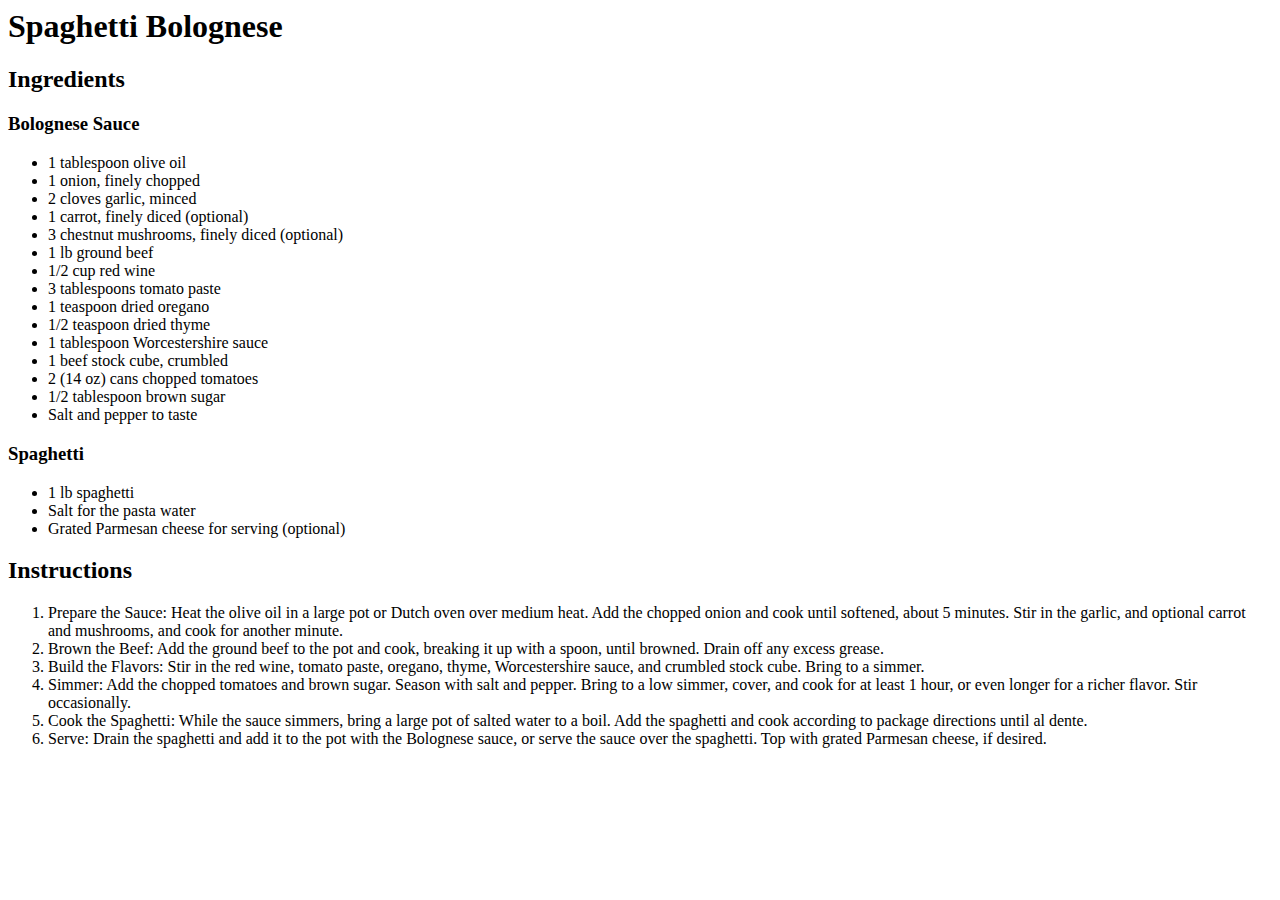
==== recipes/bolognese.html @ 53e80d31 "[+] Adding Spaghetti Bolognese" ====
<html lang="en">
<head>
    <meta charset="UTF-8">
    <meta name="viewport" content="width=device-width, initial-scale=1.0">
    <title>Document</title>
</head>
<body>
    <h1>Spaghetti Bolognese</h1>
    <a href="images/bolognese.jpg"></a>
        <h2>Ingredients</h2>
            <h3>Bolognese Sauce</h3>
            <ul>
                <li>1 tablespoon olive oil</li>
                <li>1 onion, finely chopped</li>
                <li>2 cloves garlic, minced</li>
                <li>1 carrot, finely diced (optional)</li>
                <li>3 chestnut mushrooms, finely diced (optional)</li>
                <li>1 lb ground beef</li>
                <li>1/2 cup red wine</li>
                <li>3 tablespoons tomato paste</li>
                <li>1 teaspoon dried oregano</li>
                <li>1/2 teaspoon dried thyme</li>
                <li>1 tablespoon Worcestershire sauce</li>
                <li>1 beef stock cube, crumbled</li>
                <li>2 (14 oz) cans chopped tomatoes</li>
                <li>1/2 tablespoon brown sugar</li>
                <li>Salt and pepper to taste</li>
            </ul>
            <h3>Spaghetti</h3>
                <ul>
                    <li>1 lb spaghetti</li>
                    <li>Salt for the pasta water</li>
                    <li>Grated Parmesan cheese for serving (optional)</li>
                </ul>
        <h2>Instructions</h2>
            <ol>
                <li>Prepare the Sauce: Heat the olive oil in a large pot or Dutch oven over medium heat. 
                    Add the chopped onion and cook until softened, 
                    about 5 minutes. Stir in the garlic, and optional carrot and mushrooms, 
                    and cook for another minute.</li>
                <li>Brown the Beef: Add the ground beef to the pot and cook, breaking it up with a spoon, until browned. Drain off any excess grease.</li>
                <li>Build the Flavors: Stir in the red wine, tomato paste, oregano, thyme, Worcestershire sauce, and crumbled stock cube. Bring to a simmer.</li>
                <li>Simmer: Add the chopped tomatoes and brown sugar. Season with salt and pepper. Bring to a low simmer, 
                    cover, and cook for at least 1 hour, or even longer for a richer flavor. Stir occasionally.</li>
                <li>Cook the Spaghetti: While the sauce simmers, bring a large pot of salted water to a boil. Add the spaghetti and cook according to package directions until al dente.</li>
                <li>Serve: Drain the spaghetti and add it to the pot with the Bolognese sauce, or serve the sauce over the spaghetti. Top with grated Parmesan cheese, if desired.</li>
            </ol>
</body>
</html>
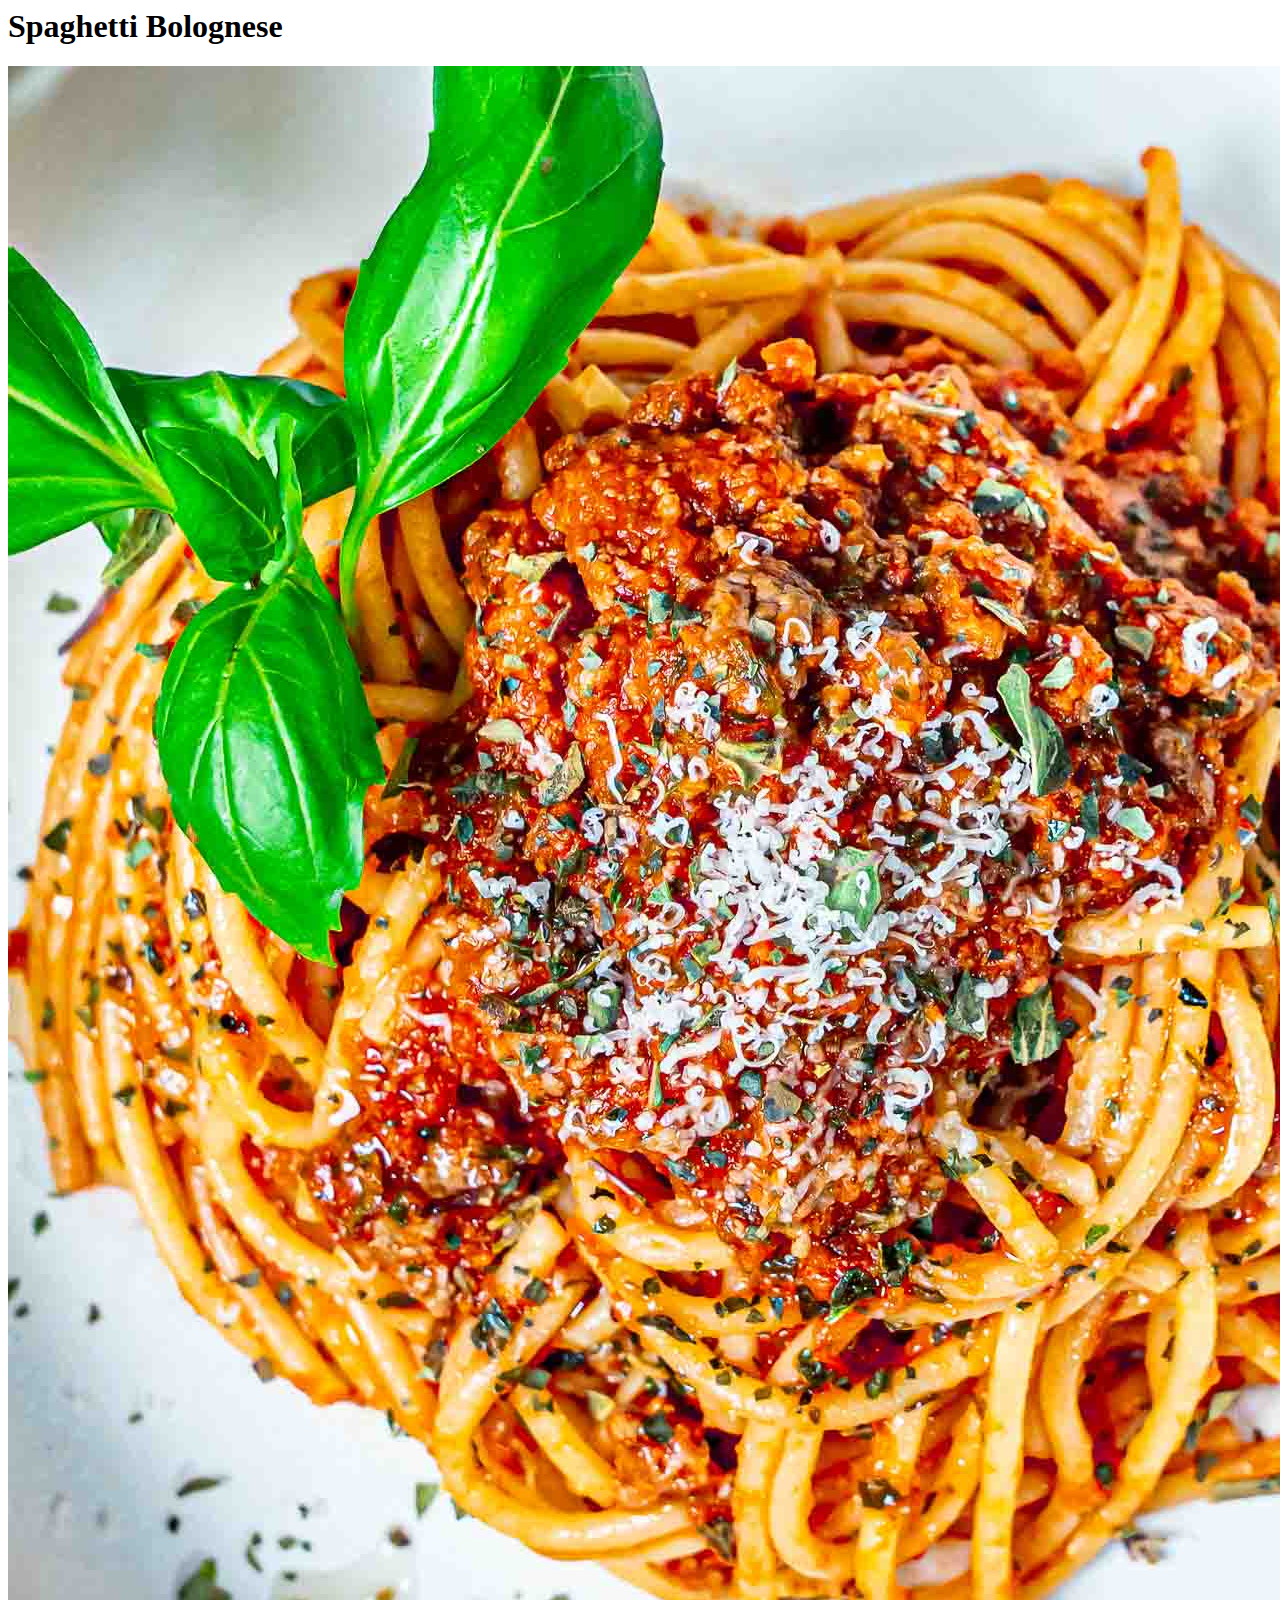
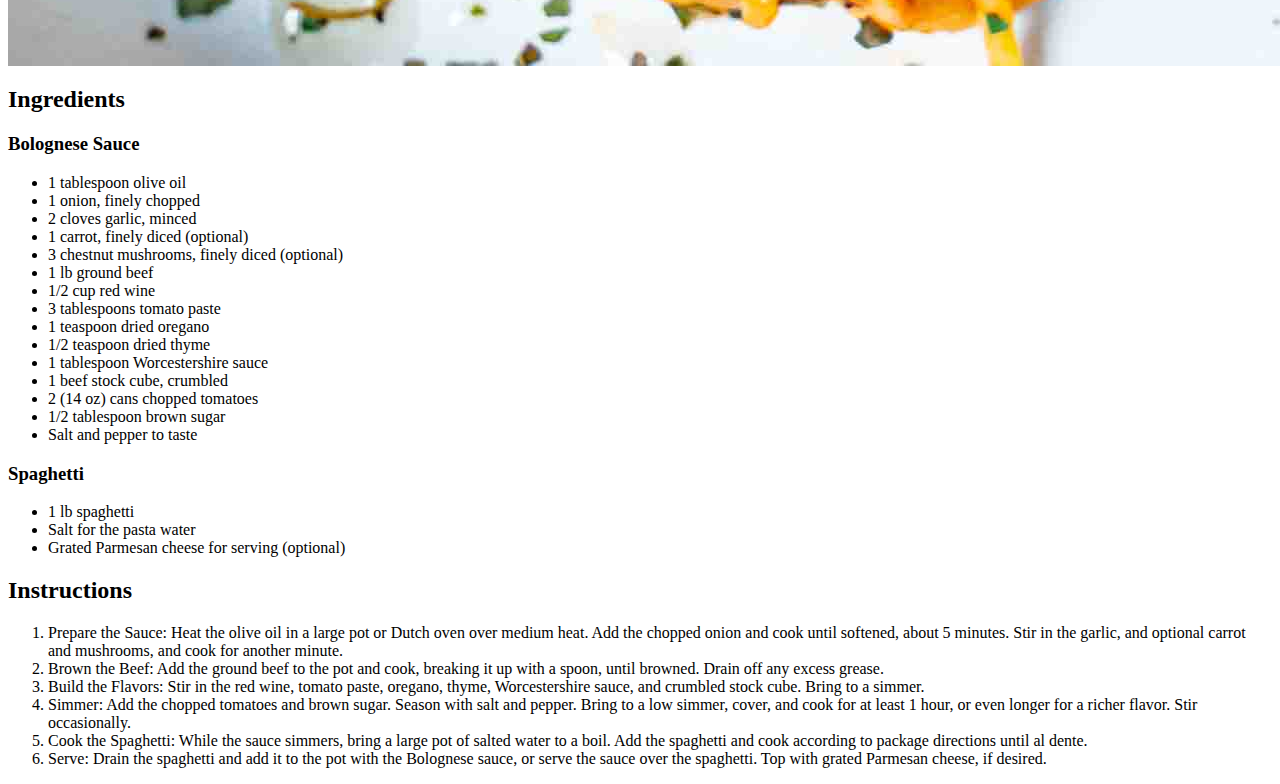
==== commit 3d3d4c2a: "[*] Fixing images in recipe pages" ====
--- a/recipes/bolognese.html
+++ b/recipes/bolognese.html
@@ -6,7 +6,7 @@
 </head>
 <body>
     <h1>Spaghetti Bolognese</h1>
-    <a href="images/bolognese.jpg"></a>
+    <img src="images/bolognese.jpg" alt="">
         <h2>Ingredients</h2>
             <h3>Bolognese Sauce</h3>
             <ul>
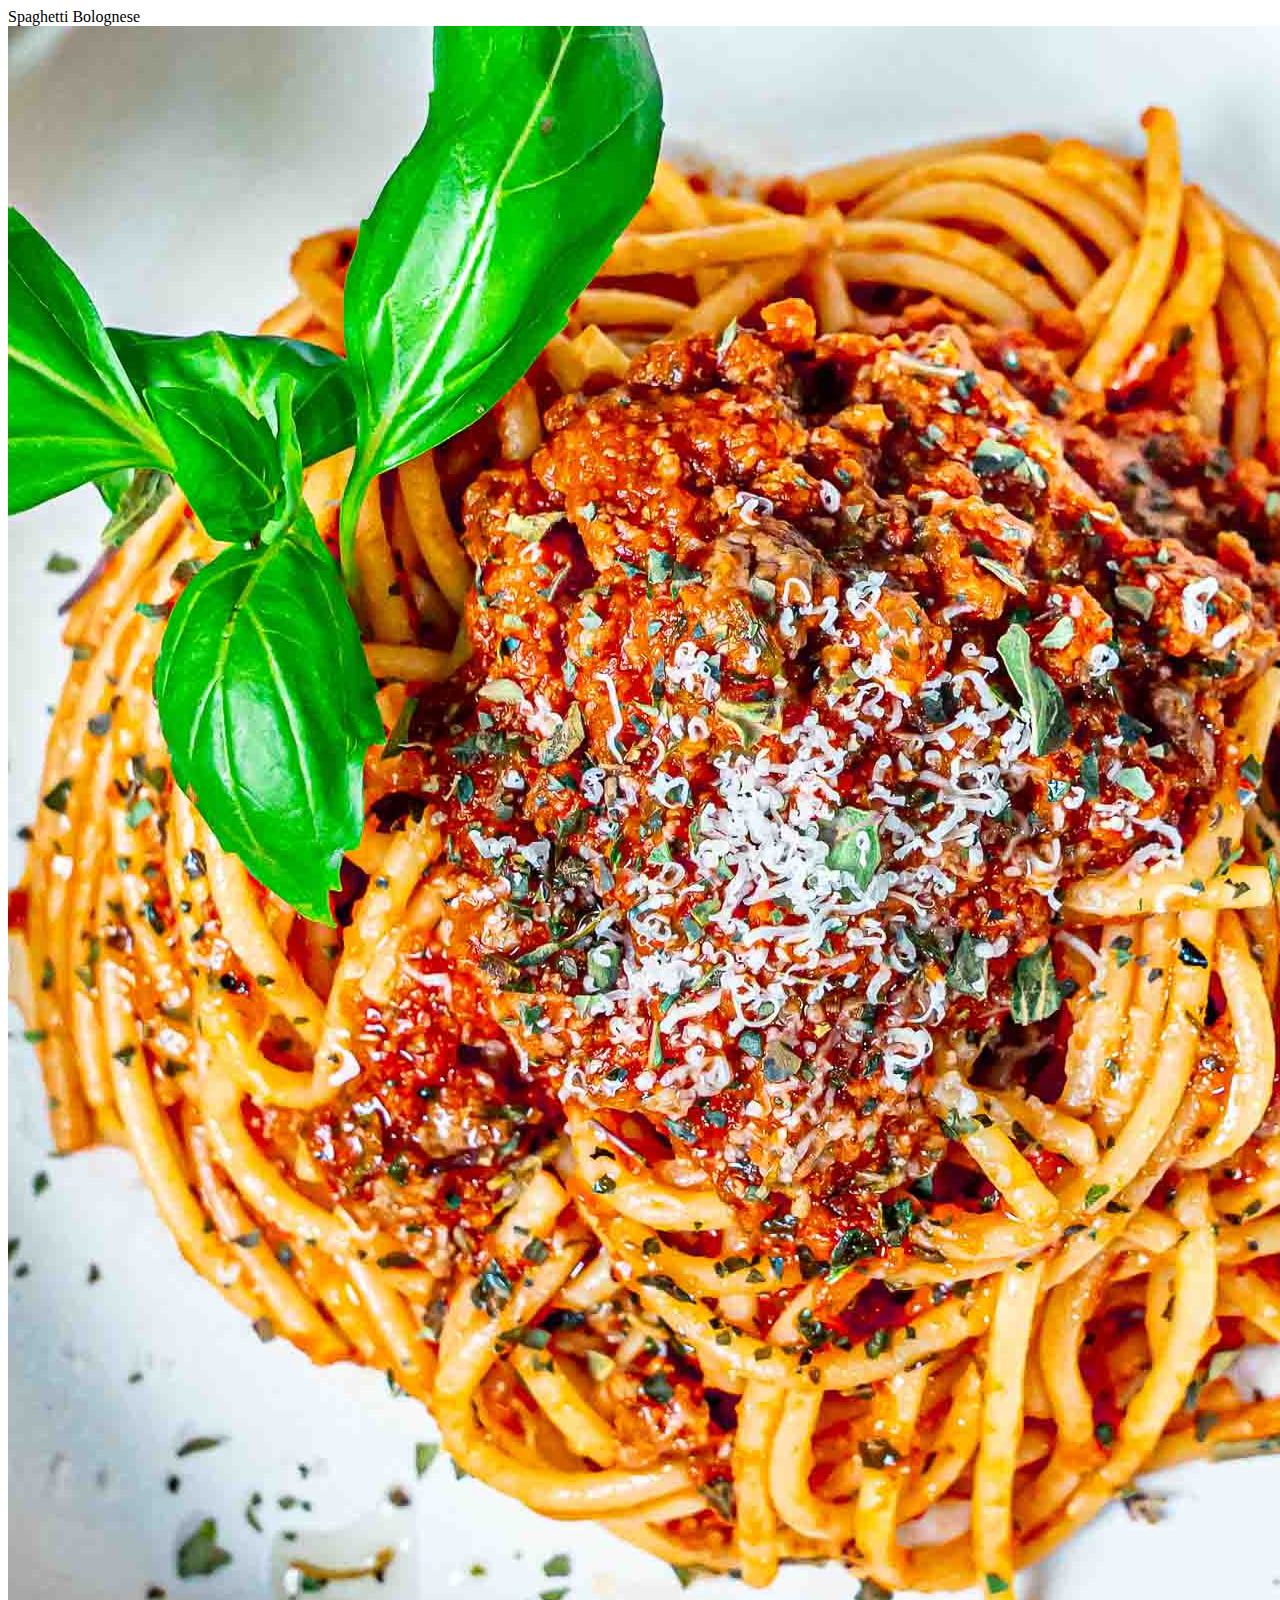
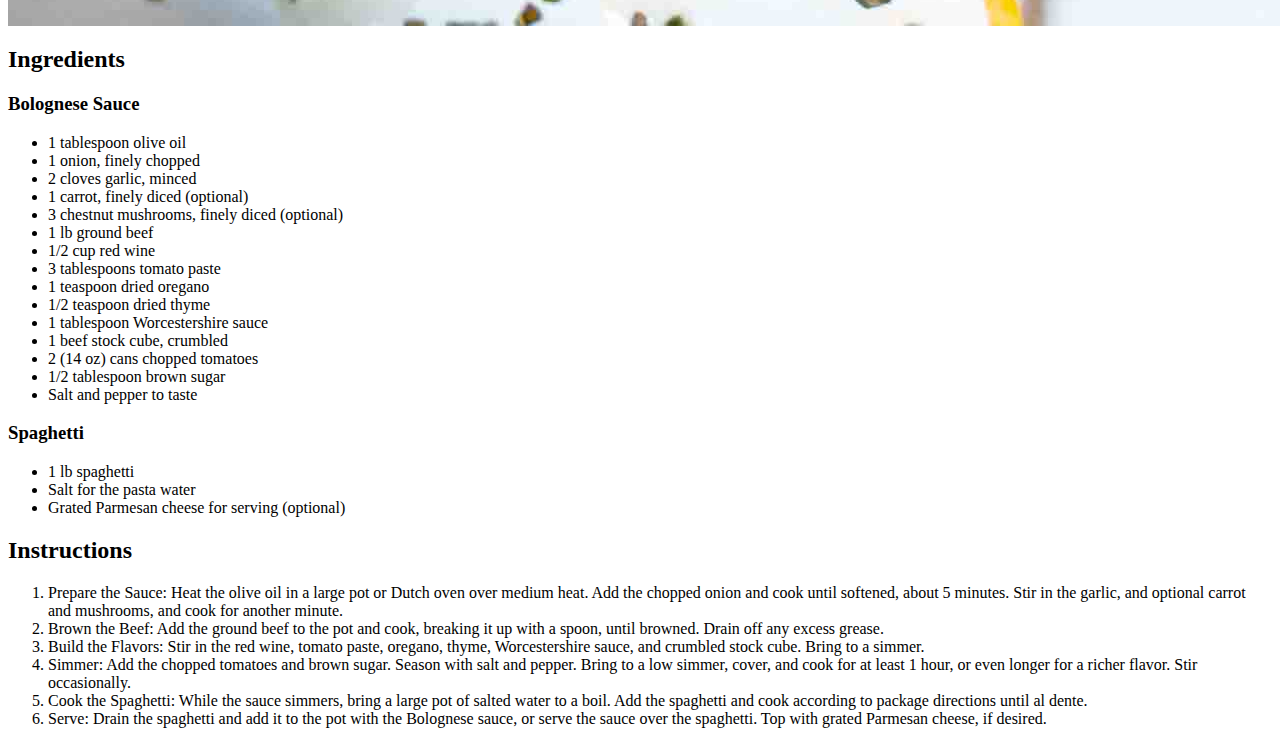
==== commit 10ea6057: "[*] CSS Fix" ====
--- a/recipes/bolognese.html
+++ b/recipes/bolognese.html
@@ -5,11 +5,11 @@
     <title>Document</title>
 </head>
 <body>
-    <h1>Spaghetti Bolognese</h1>
+    <div id="title">Spaghetti Bolognese</div>
     <img src="images/bolognese.jpg" alt="">
         <h2>Ingredients</h2>
             <h3>Bolognese Sauce</h3>
-            <ul>
+            <ul class="list">
                 <li>1 tablespoon olive oil</li>
                 <li>1 onion, finely chopped</li>
                 <li>2 cloves garlic, minced</li>
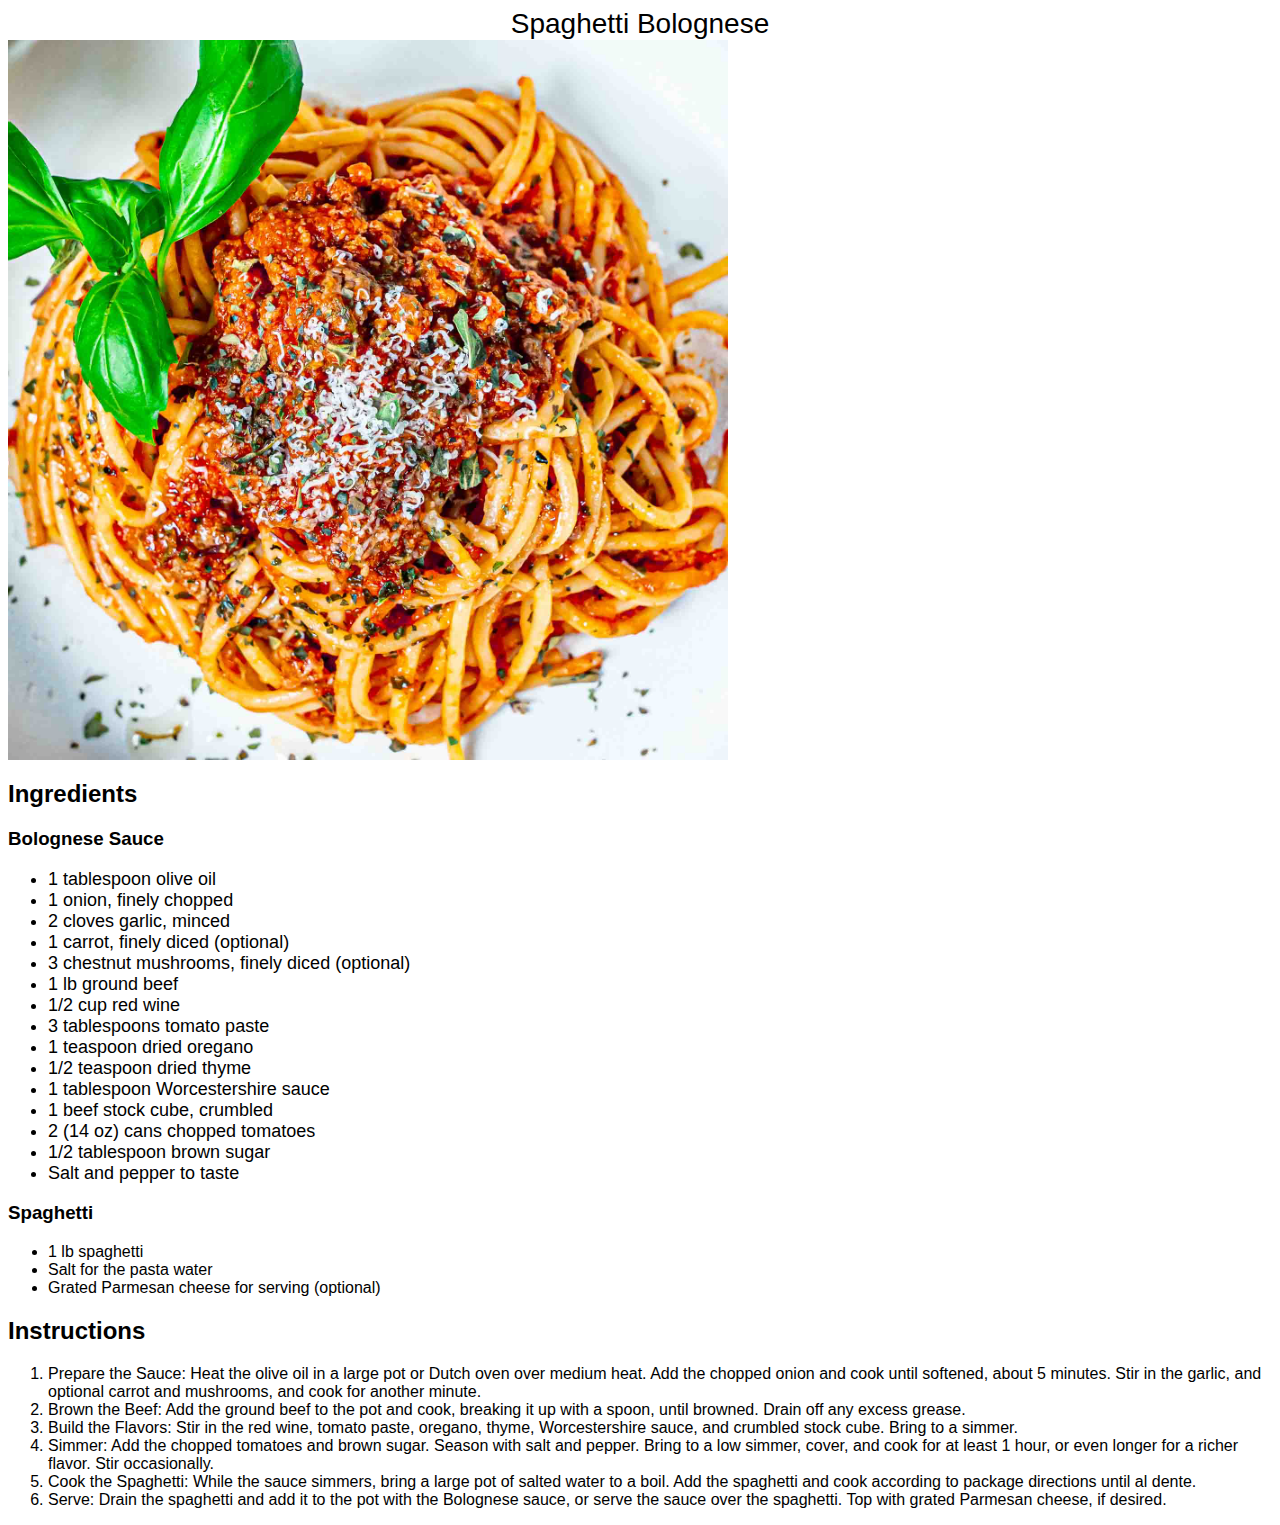
==== commit 916bdfc2: "[*] CSS Fix recipes/" ====
--- a/recipes/bolognese.html
+++ b/recipes/bolognese.html
@@ -2,6 +2,7 @@
 <head>
     <meta charset="UTF-8">
     <meta name="viewport" content="width=device-width, initial-scale=1.0">
+    <link rel="stylesheet" href="../styles/styles.css">
     <title>Document</title>
 </head>
 <body>
--- a/styles/styles.css
+++ b/styles/styles.css
@@ -0,0 +1,24 @@
+body {
+    font-family: Arial, Helvetica, sans-serif;
+}
+
+.parent {
+    align-self: center;
+    background-color: black;
+    color: white;
+}
+
+#title { 
+    font-size: 28px;
+    text-align: center;
+}
+
+.list {
+    text-align: left;
+    font-size: 18px;
+}
+
+img {
+    width: 720px;
+    height: auto;
+}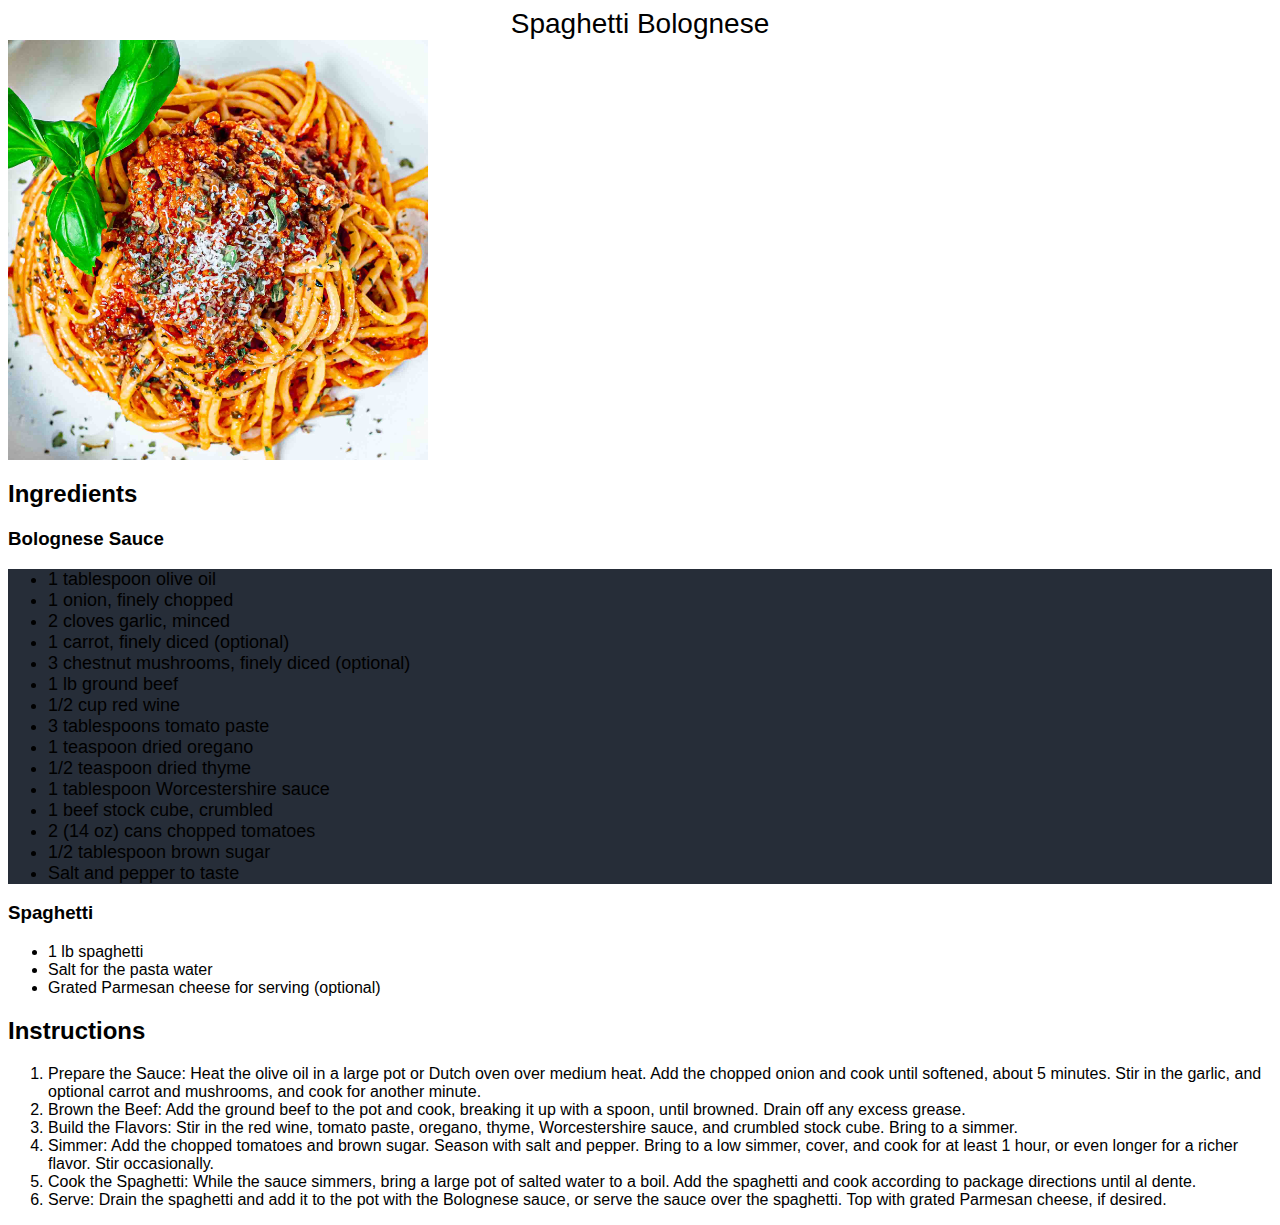
==== commit 6e9993a9: "[*] Styling" ====
--- a/recipes/bolognese.html
+++ b/recipes/bolognese.html
@@ -7,26 +7,29 @@
 </head>
 <body>
     <div id="title">Spaghetti Bolognese</div>
+    <div class="parent"></div>
     <img src="images/bolognese.jpg" alt="">
         <h2>Ingredients</h2>
             <h3>Bolognese Sauce</h3>
-            <ul class="list">
-                <li>1 tablespoon olive oil</li>
-                <li>1 onion, finely chopped</li>
-                <li>2 cloves garlic, minced</li>
-                <li>1 carrot, finely diced (optional)</li>
-                <li>3 chestnut mushrooms, finely diced (optional)</li>
-                <li>1 lb ground beef</li>
-                <li>1/2 cup red wine</li>
-                <li>3 tablespoons tomato paste</li>
-                <li>1 teaspoon dried oregano</li>
-                <li>1/2 teaspoon dried thyme</li>
-                <li>1 tablespoon Worcestershire sauce</li>
-                <li>1 beef stock cube, crumbled</li>
-                <li>2 (14 oz) cans chopped tomatoes</li>
-                <li>1/2 tablespoon brown sugar</li>
-                <li>Salt and pepper to taste</li>
-            </ul>
+            <div class="list">
+                <ul>
+                    <li>1 tablespoon olive oil</li>
+                    <li>1 onion, finely chopped</li>
+                    <li>2 cloves garlic, minced</li>
+                    <li>1 carrot, finely diced (optional)</li>
+                    <li>3 chestnut mushrooms, finely diced (optional)</li>
+                    <li>1 lb ground beef</li>
+                    <li>1/2 cup red wine</li>
+                    <li>3 tablespoons tomato paste</li>
+                    <li>1 teaspoon dried oregano</li>
+                    <li>1/2 teaspoon dried thyme</li>
+                    <li>1 tablespoon Worcestershire sauce</li>
+                    <li>1 beef stock cube, crumbled</li>
+                    <li>2 (14 oz) cans chopped tomatoes</li>
+                    <li>1/2 tablespoon brown sugar</li>
+                    <li>Salt and pepper to taste</li>
+                </ul>
+            </div>
             <h3>Spaghetti</h3>
                 <ul>
                     <li>1 lb spaghetti</li>
--- a/styles/styles.css
+++ b/styles/styles.css
@@ -4,7 +4,7 @@
 
 .parent {
     align-self: center;
-    background-color: black;
+    background-color: rgb(1, 20, 49);
     color: white;
 }
 
@@ -14,11 +14,12 @@
 }
 
 .list {
+    background-color: rgb(38, 45, 56);
     text-align: left;
     font-size: 18px;
 }
 
 img {
-    width: 720px;
+    width: 420px;
     height: auto;
 }